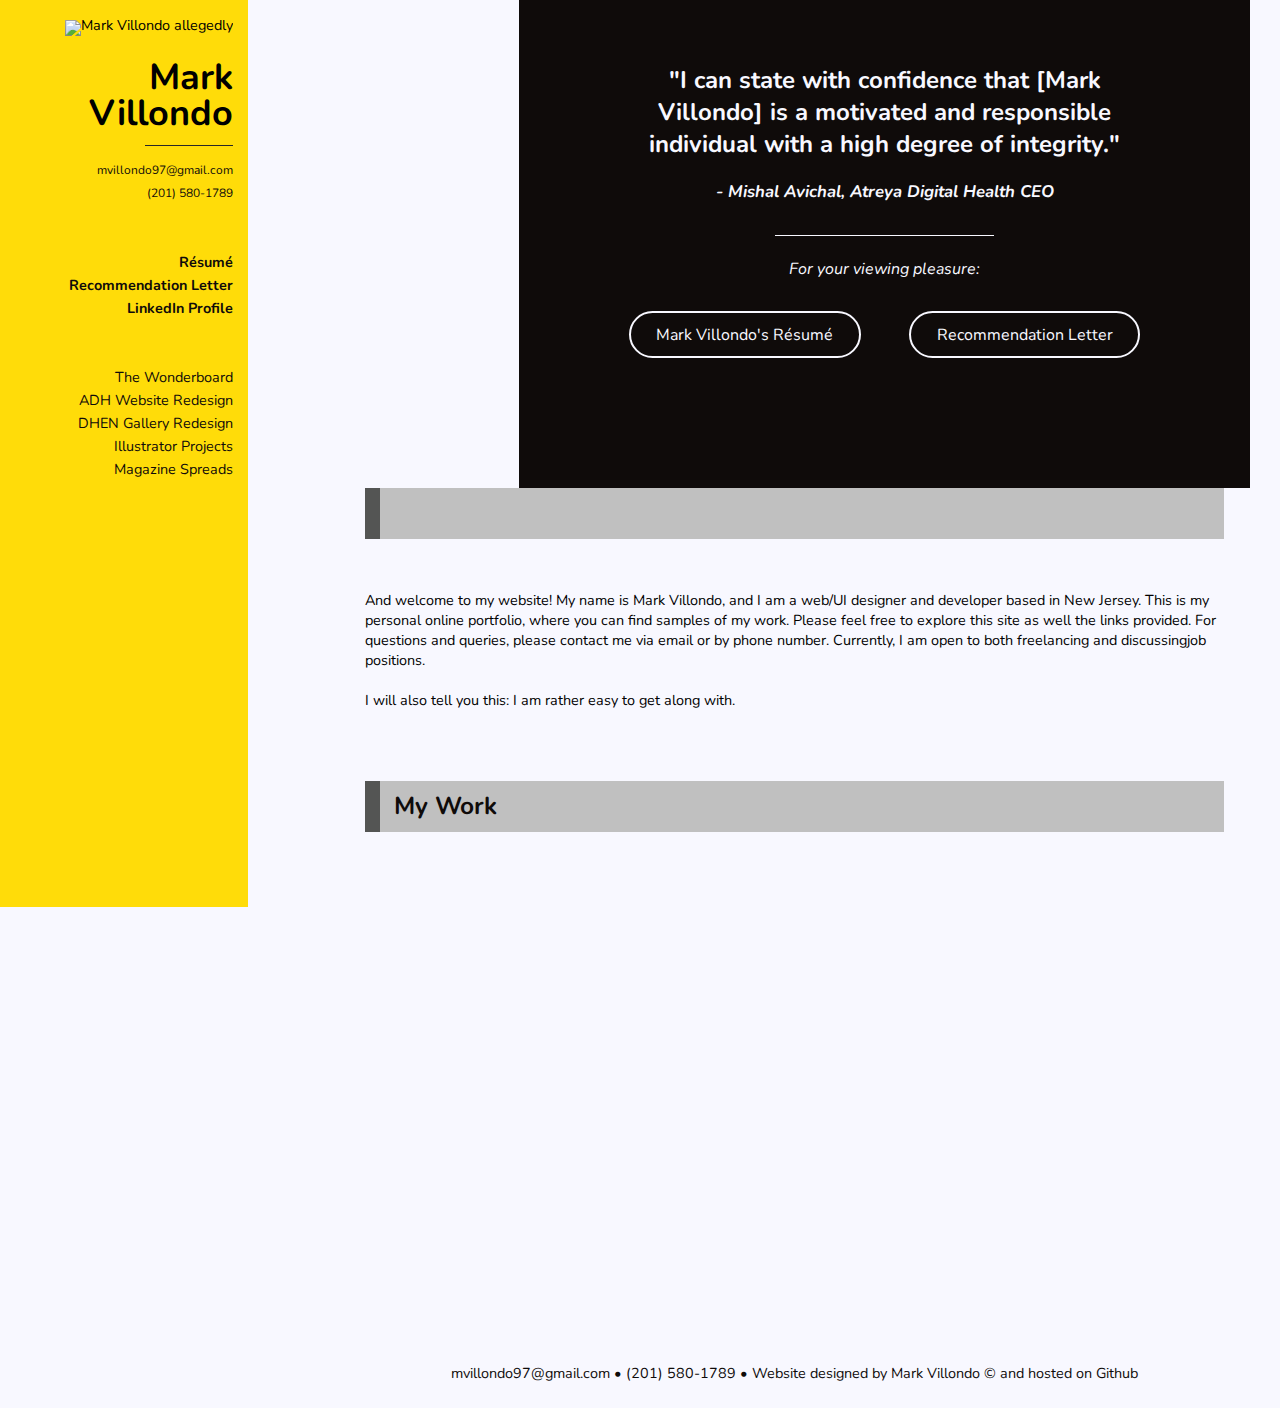
==== adh-web-redesign.html @ c58df4a7 "big update" ====
<!DOCTYPE html>
<html>
<head>

<title>Mark Villondo - Online Portfolio and Resume</title>

<link rel="stylesheet" href="styles.css">

</head>

<body>

<div class="pageWidths">

<nav>

<section class="myInfo">
  
  <img alt="Mark Villondo allegedly" src="https://nitter.net/pic/media%2FFOiIETLVUAAt-jE.jpg">
  
    
  <h1>Mark <br>Villondo</h1>

  <div class="divider"></div>


<div id="extLinks">
  <div id="contact">
    <a href="mailto:mvillondo97@gmail.com">mvillondo97@gmail.com</a><br><br>
  <a href="tel:201-580-1789">(201) 580-1789</a><br><br><br><br><br><br>
</div>
<b>

  <a href="https://drive.google.com/file/d/1VIPavFU67xl10mN2MoAvpMtvszKz5f9O/view?usp=sharing"> Résumé </a><br><br>
  <a href="https://drive.google.com/file/d/17JSM0pamTZ5QVpIZZM4MIgTOz5iPbV8E/view?usp=sharing"> Recommendation Letter </a><br><br>
  <a href="https://www.linkedin.com/in/mark-villondo/"> LinkedIn Profile </a><br><br><br><br><br><br></b>


  <a href="wonderboard.html"> The Wonderboard </a><br><br>
  <a href="adh-web-redesign.html"> ADH Website Redesign </a><br><br>
  <a href="dhengalleryredesign.html"> DHEN Gallery Redesign </a><br><br>
  <a href="illustratorprojects.html"> Illustrator Projects </a><br><br>
  <a href="magazinespreads.html"> Magazine Spreads </a><br><br>

</div>
  
</section>
  
  </nav>

  
<section class="content">
  
  
  <div class="introduction">
    
    <h1>"I can state with confidence that [Mark Villondo] is a motivated and 
      responsible individual with a high degree of integrity."
    <div><i>- Mishal Avichal, Atreya Digital Health CEO</i></div></h1><br><br>

    <div class="divider"></div>

<div class="buttonSection">

<p><i>For your viewing pleasure:</i></p>

<div id="b1">Mark Villondo's Résumé</div>
<div id="b2">Recommendation Letter</div>
</div><br>

    </div>
<h1 class="header" ><p id="hello"> &nbsp; Hello! - 안녕하세요! - ¡Hola! - Bonjour! - 你好！ - Kamusta! - こんにちは！ - Hej! - Ciao! - नमस्ते! - Привіт! - مرحبًا-  ! שלום!</p></h1><br>
    <p id="welcome">And welcome to my website! My name is Mark Villondo, and I am a web/UI designer and developer based in New Jersey. This is my personal online portfolio, 
      where you can find samples of my work. Please feel free to explore this site as well the links provided. For questions and queries, please contact me via email or by
    phone number. Currently, I am open to both freelancing and discussingjob positions.<br><br>I will also tell you this: I am rather easy to get along with.</p><br><br>



<h1 class="header"> &nbsp; My Work</h1><br>
  
<section class="gallery">
  <div class="workSamples">
   <a href="wonderboard.html" class="cover" id="first"> <div ><div class="title">The Wonderboard</div></div></a>
   <a href="adh-web-redesign.html" class="cover" id="second"><div><div class="title">Atreya Digital Health Redesign</div></div></a>
    <a href="dhengalleryredesign.html" class="cover" id="third"><div><div class="title">DHEN Gallery Redesign</div></div></a>
      <a href="illustratorprojects.html" class="cover" id="fourth"><div><div class="title">Illustrator Work</div></div></a>
        <a href="magazinespreads.html" class="cover" id="fifth"><div><div class="title">Magazine Spreads</div></div></a>
          <a href="" class="cover" id="sixth"><div><div class="title">Wonderboard</div></div></a>
  </div>
  </section>


  
  <footer> 

    <a href="mailto:mvillondo97@gmail.com">mvillondo97@gmail.com</a> &#8226;
    <a href="tel:201-580-1789">(201) 580-1789</a>  &#8226; 
    <p>Website designed by Mark Villondo &#169; and hosted on Github</p>
    
    </footer>
</section>
</body>
</html>
---- styles.css ----
@import url('https://fonts.googleapis.com/css2?family=Nunito&display=swap');
@import url('https://fonts.googleapis.com/css2?family=Nunito:ital,wght@1,500&display=swap');

html {scroll-behavior: smooth}

body {background-color: #f8f8ff; font-family: 'Nunito', sans-serif; font-size: 90%; overflow-x: hidden;}

.pageWidths {width: 100%; margin-left: -10px; margin-top: -10px}

.content {height: auto; width: 68%; float: right; box-sizing: border-box; 
    min-width: 400px; margin-right: 3%;}

.introduction {width: 85%; background-color: #0f0b0a; height: 490px; float: right; margin-right: -3%; font-size: smaller;}
.introduction h1 {width: 70%; margin: auto; color:#f8f8ff; 
    box-sizing: border-box; padding-top: 9%; text-align: center;}
.introduction h1 div {font-size: 70%; margin-top: 4%;}

.buttonSection {margin: auto; width: 70%; padding: 0% 1%; margin-top: 3%; font-size: medium;}
.buttonSection  > div {color:#f8f8ff; border: #f8f8ff 2px solid; box-sizing: border-box; padding: 2% 5%; 
border-radius: 40px;}
.buttonSection  > div:hover {background-color:#f8f8ff; color: #0f0b0a; border: #f8f8ff 2px solid;
    transition: 100ms ease-in-out; font-size: 105%; padding: 2.1% 5.01%;}
    #b1{float: left;}
    #b2 {float: right}

    #b1, #b2 {margin-top: 3%;}

    .buttonSection p {color: #f8f8ff; text-align: center;}

nav {height: 101%; width: 19%; float: left; position: fixed; text-align: right; min-width: 250px; 
    background-color: #ffdc09}

.myInfo {height: auto; width: 100%; float: left; box-sizing: border-box; line-height: 80%; padding: 6%;}
.myInfo h1 {font-size: 250%; margin-bottom: 6%; line-height: 100%;}
.myInfo img {width: 90%; min-width: 150px; margin-top: 3%;}
.myInfo a {text-decoration: none; color:  #0f0b0a; border-radius: 60px}
.myInfo a:hover {color: #f8f8ff; background-color: #0f0b0a; transition: 100ms ease-in-out; 
    font-size: 102%; padding: 1% 3%;}

.myInfo .divider {border-top: #262726 solid 1px; width: 40%; float: right}
#extLinks {margin-top: 15%}
#contact {font-size: smaller;}

    .header {text-align: left; font-size: 170%; width: 100%; background-color: #C0C0C0; 
        border-left: 15px #545554 solid; padding: 1% 0%; overflow: hidden; 
        box-sizing: border-box; color: #0f0b0a}

        .introduction .divider {border-top: #f8f8ff solid 1px; width: 30%; margin: auto; margin-bottom: 2%;}

#hello {transform: translateX(100%); animation: my-animation 25s linear infinite; height: auto; margin: auto; white-space: nowrap} 
  @keyframes my-animation {
    from {
      transform: translateX(100%);
    }
    to {
      transform: translateX(-100%);
    }}

.caseStudyTitle {text-align: center; background-color: red;}

.paragraphs {margin: 2% auto; margin-right: 0;width: 75%; text-align: justify}

.list {width: 80%; margin: auto;}

.workSamples { margin: auto ;width: 100%; height:300px; display: grid; gap: 1% .5%; grid: 50% / auto auto auto;}

.title {background-color: rgb(0, 0, 0, 0.5); color: #f8f8ff; width: 100%; height: 100%; text-align: center; opacity: 0; 
    transition: ease-in-out 100ms; font-size: 120%; box-sizing: border-box; padding: 1%}
.cover {text-decoration:  none}
    .cover:hover .title {opacity: 1}

#first {background: url("wonderboard_mockup2.png") center no-repeat; background-size: 100% auto}

#second{background: url("ADHRedesignMockup2.png") center no-repeat; background-size: 100% auto}

#third {background: url("DHENGallerywebsitebannerBuddha-ver .png") right no-repeat; background-size: auto 100%}

#fourth {background: url("WatchProjectFinalDraft.png") center no-repeat; background-size: 100% auto}

#fifth {background: url("mockup1.png") center no-repeat; background-size: 100% auto}

#sixth {background: url("https://nitter.net/pic/media%2FFOiIETLVUAAt-jE.jpg") center no-repeat; background-size: 100% auto}

footer {width: 100%; padding: 1%; height: auto; box-sizing: border-box; margin-top: 20%; text-align: center; color: #0f0b0a;}
footer a {text-decoration: none; display: inline-block; color: #0f0b0a} 
footer p {display: inline-block}
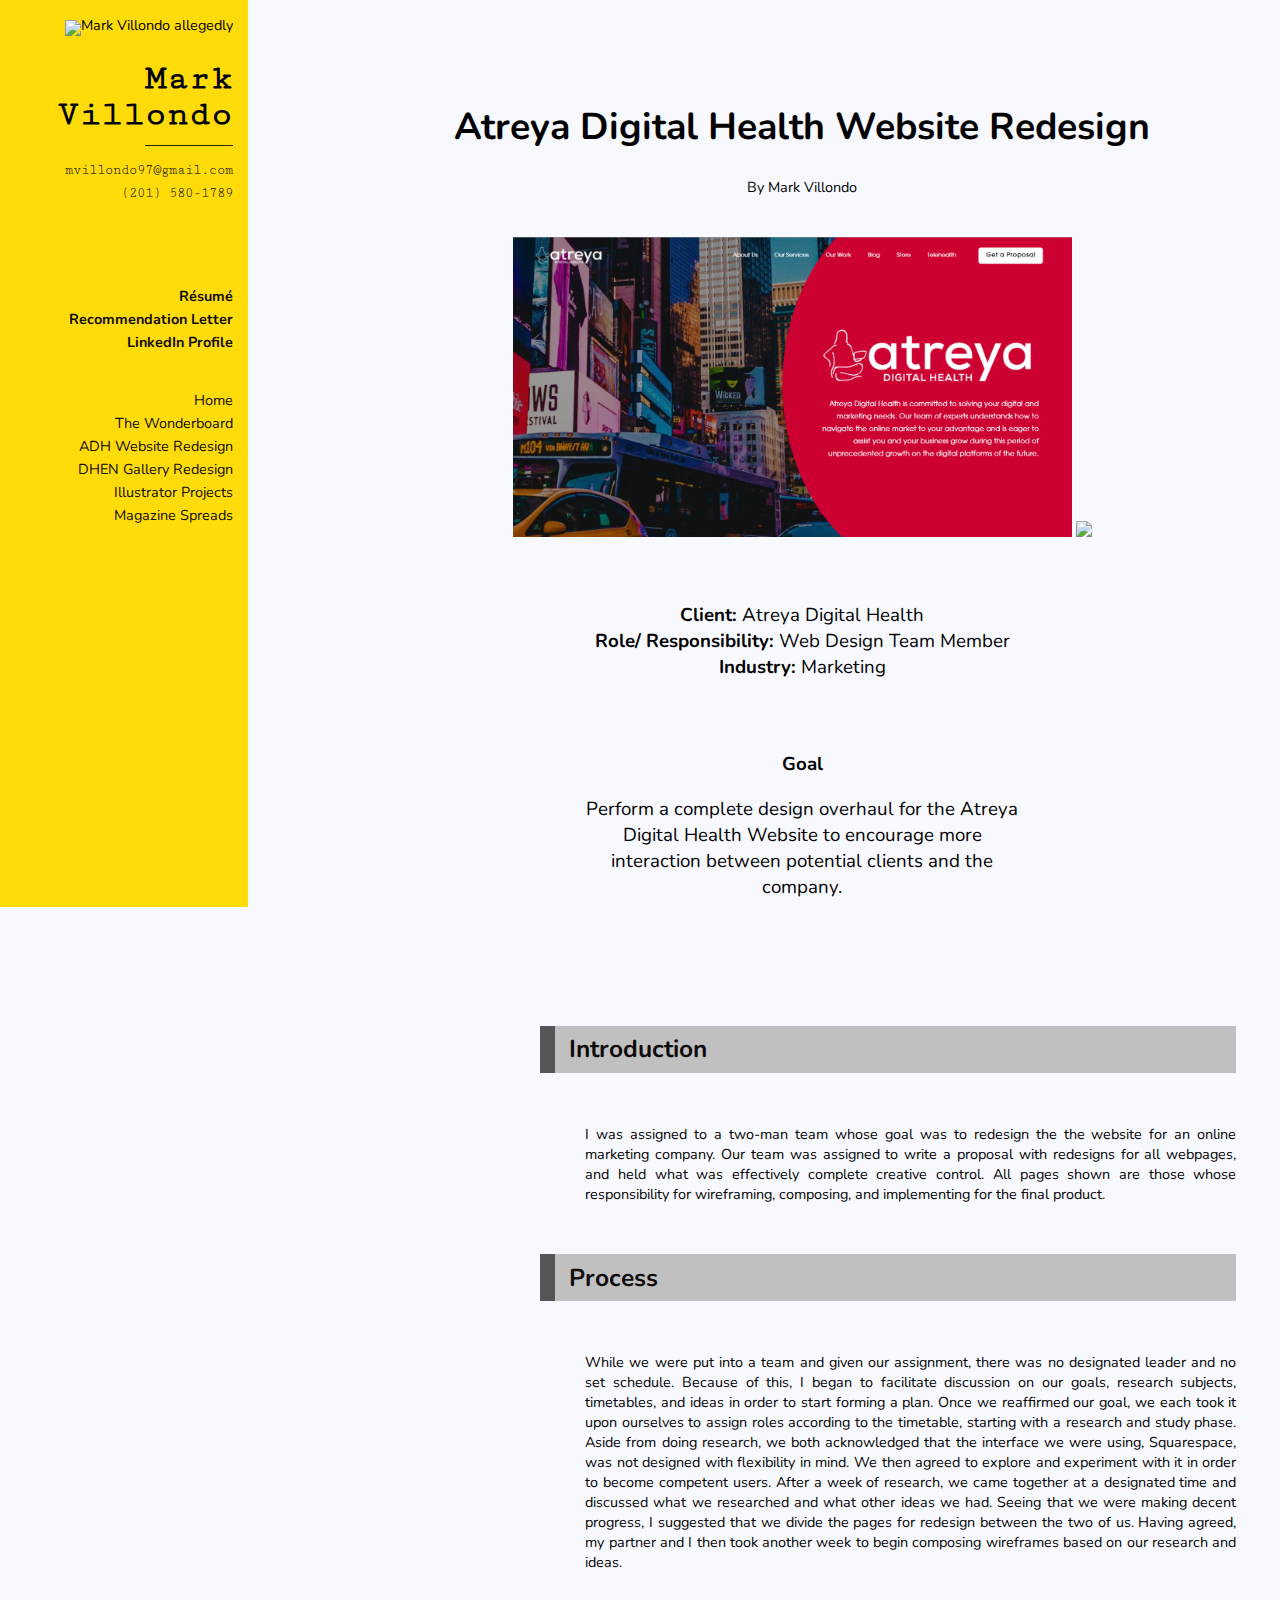
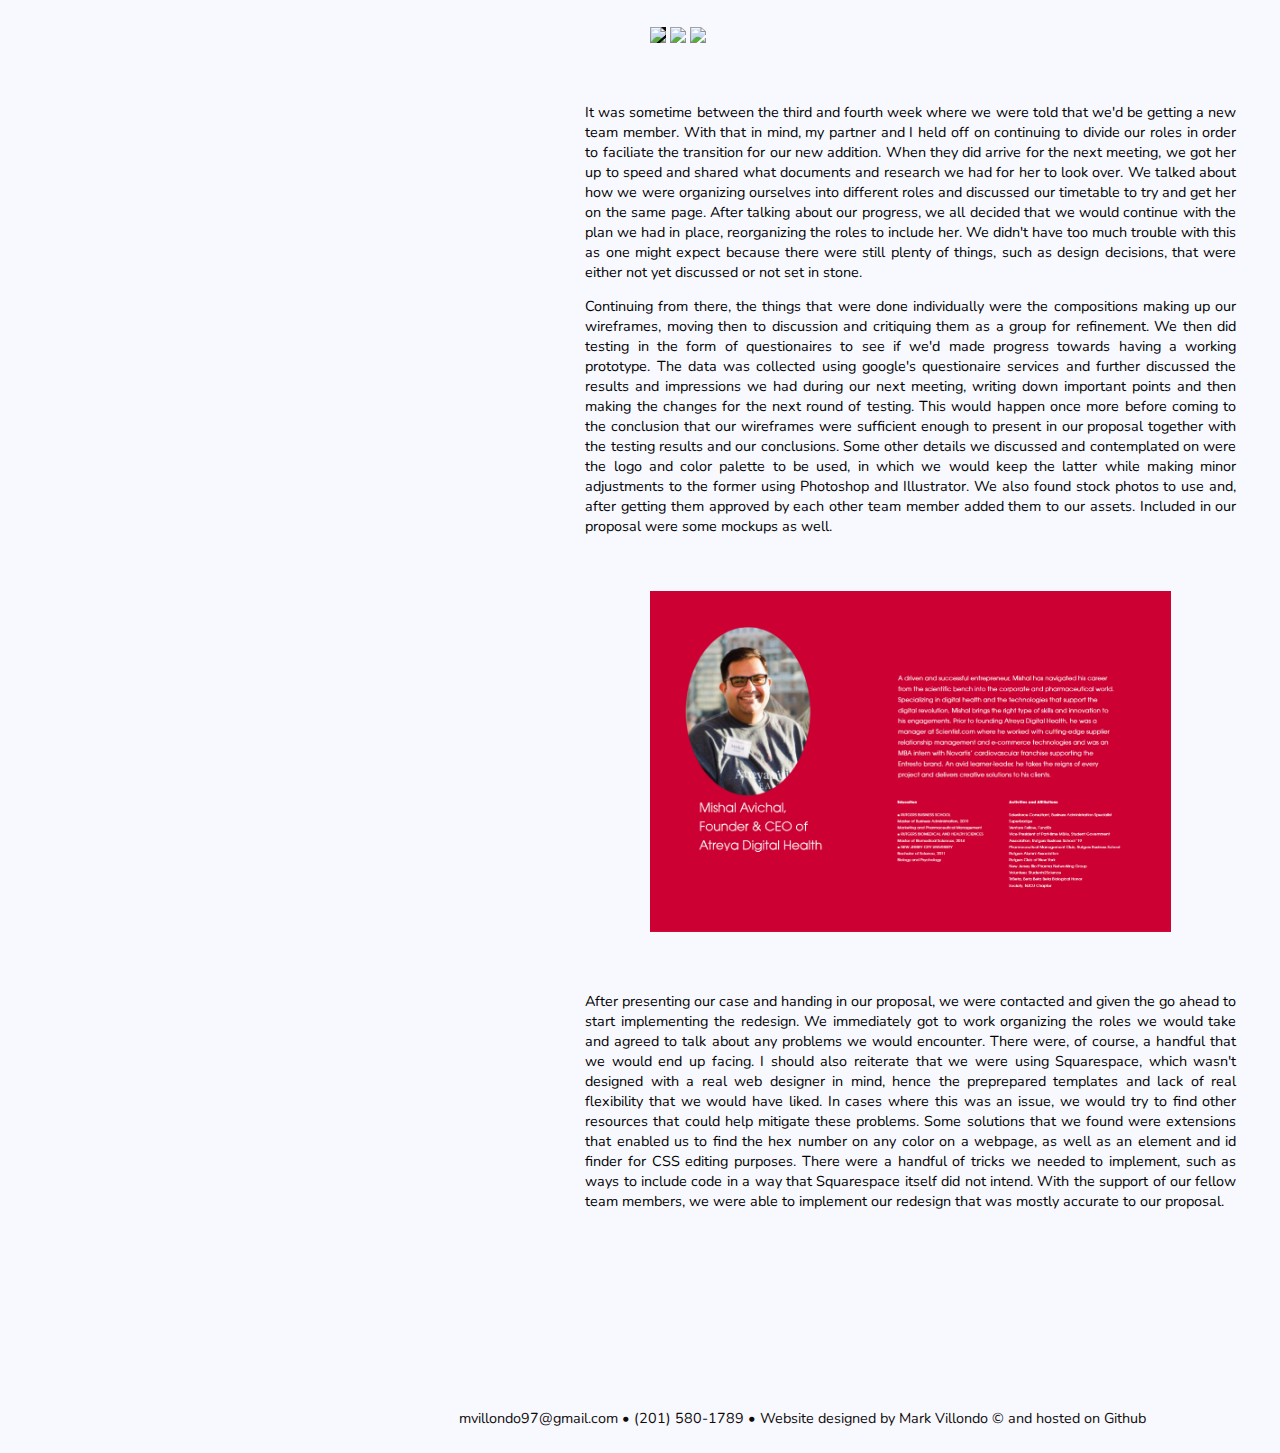
==== commit 2f2eee26: "buncha changes" ====
--- a/adh-web-redesign.html
+++ b/adh-web-redesign.html
@@ -2,7 +2,7 @@
 <html>
 <head>
 
-<title>Mark Villondo - Online Portfolio and Resume</title>
+<title>Mark Villondo | Atreya Digital Health Web Redesign</title>
 
 <link rel="stylesheet" href="styles.css">
 
@@ -16,7 +16,7 @@
 
 <section class="myInfo">
   
-  <img alt="Mark Villondo allegedly" src="https://nitter.net/pic/media%2FFOiIETLVUAAt-jE.jpg">
+  <img alt="Mark Villondo allegedly" src="website-pic.png">
   
     
   <h1>Mark <br>Villondo</h1>
@@ -24,25 +24,26 @@
   <div class="divider"></div>
 
 
-<div id="extLinks">
-  <div id="contact">
-    <a href="mailto:mvillondo97@gmail.com">mvillondo97@gmail.com</a><br><br>
-  <a href="tel:201-580-1789">(201) 580-1789</a><br><br><br><br><br><br>
-</div>
-<b>
-
-  <a href="https://drive.google.com/file/d/1VIPavFU67xl10mN2MoAvpMtvszKz5f9O/view?usp=sharing"> Résumé </a><br><br>
-  <a href="https://drive.google.com/file/d/17JSM0pamTZ5QVpIZZM4MIgTOz5iPbV8E/view?usp=sharing"> Recommendation Letter </a><br><br>
-  <a href="https://www.linkedin.com/in/mark-villondo/"> LinkedIn Profile </a><br><br><br><br><br><br></b>
-
-
-  <a href="wonderboard.html"> The Wonderboard </a><br><br>
-  <a href="adh-web-redesign.html"> ADH Website Redesign </a><br><br>
-  <a href="dhengalleryredesign.html"> DHEN Gallery Redesign </a><br><br>
-  <a href="illustratorprojects.html"> Illustrator Projects </a><br><br>
-  <a href="magazinespreads.html"> Magazine Spreads </a><br><br>
-
-</div>
+  <div id="extLinks">
+    <div id="contact">
+      <a href="mailto:mvillondo97@gmail.com">mvillondo97@gmail.com</a><br><br>
+    <a href="tel:201-580-1789">(201) 580-1789</a><br><br><br><br><br><br><br><br><br>
+  </div>
+  <b>
+  
+    <a href="Mark Villondo - Resume.pdf" target="_blank"> Résumé </a><br><br>
+    <a href="Letter of Recommendation for Mark Villondo.pdf" target="_blank"> Recommendation Letter </a><br><br>
+    <a href="https://www.linkedin.com/in/mark-villondo/" target="_blank"> LinkedIn Profile </a><br><br><br><br><br></b>
+  
+  
+    <a href="index.html">Home</a><br><br>
+    <a href="wonderboard.html"> The Wonderboard </a><br><br>
+    <a href="adh-web-redesign.html"> ADH Website Redesign </a><br><br>
+    <a href="dhengalleryredesign.html"> DHEN Gallery Redesign </a><br><br>
+    <a href="illustratorprojects.html"> Illustrator Projects </a><br><br>
+    <a href="magazinespreads.html"> Magazine Spreads </a><br><br>
+  
+  </div>
   
 </section>
   
@@ -50,47 +51,67 @@
 
   
 <section class="content">
-  
-  
-  <div class="introduction">
+
+    <section class="caseStudyTitle">
+
+        <h1>Atreya Digital Health Website Redesign</h1> 
+        <p>By Mark Villondo</p>
+
+        <div class="adhIntroImgs">
+
+          <img src="/adh/p1.png">
+          <img src="/adh/Page Edit.png">
+          
+
+        </div><br>
+
+        <div class="caseStudyDetails">
+      
+          <div class="introDetails">
+            <b>Client:</b> Atreya Digital Health<br>
+            <b>Role/ Responsibility:</b> Web Design Team Member<br>
+            <b>Industry:</b> Marketing</p>
+      <br><br>
+      
+            <div class="caseStudyGoal"><b>Goal</b> <p>Perform a complete design overhaul for the Atreya Digital Health Website to encourage more interaction between potential clients and the company.</p></div>
+      
+              </div>
+
+            <div id="spacer"></div>
+
+    </section>
+
     
-    <h1>"I can state with confidence that [Mark Villondo] is a motivated and 
-      responsible individual with a high degree of integrity."
-    <div><i>- Mishal Avichal, Atreya Digital Health CEO</i></div></h1><br><br>
+    <div class="paragraphs">
+    
+<h1 class="header"> &nbsp; Introduction</h1><br>
 
-    <div class="divider"></div>
+<p>I was assigned to a two-man team whose goal was to redesign the the website for an online marketing company. Our team was assigned to write a proposal with redesigns for all webpages, and held what was effectively complete creative control. All pages shown are those whose responsibility for wireframing, composing, and implementing for the final product.</p><br>
 
-<div class="buttonSection">
+<h1 class="header"> &nbsp; Process</h1><br>
 
-<p><i>For your viewing pleasure:</i></p>
+<p>While we were put into a team and given our assignment, there was no designated leader and no set schedule. Because of this, I began to facilitate discussion on our goals, research subjects, timetables, and ideas in order to start forming a plan. Once we reaffirmed our goal, we each took it upon ourselves to assign roles according to the timetable, starting with a research and study phase.  Aside from doing research, we both acknowledged that the interface we were using, Squarespace, was not designed with flexibility in mind. We then agreed to explore and experiment with it in order to become competent users. After a week of research, we came together at a designated time and discussed what we researched and what other ideas we had. Seeing that we were making decent progress, I suggested that we divide the pages for redesign between the two of us. Having agreed, my partner and I then took another week to begin composing wireframes based on our research and ideas.</p><br><br>
 
-<div id="b1">Mark Villondo's Résumé</div>
-<div id="b2">Recommendation Letter</div>
-</div><br>
+<div class="adhimggallery">
 
-    </div>
-<h1 class="header" ><p id="hello"> &nbsp; Hello! - 안녕하세요! - ¡Hola! - Bonjour! - 你好！ - Kamusta! - こんにちは！ - Hej! - Ciao! - नमस्ते! - Привіт! - مرحبًا-  ! שלום!</p></h1><br>
-    <p id="welcome">And welcome to my website! My name is Mark Villondo, and I am a web/UI designer and developer based in New Jersey. This is my personal online portfolio, 
-      where you can find samples of my work. Please feel free to explore this site as well the links provided. For questions and queries, please contact me via email or by
-    phone number. Currently, I am open to both freelancing and discussingjob positions.<br><br>I will also tell you this: I am rather easy to get along with.</p><br><br>
+  <img id="wBackground" src="adh/l3e.png">
+  <img src="adh/l1e.jpg">
+  <img src="adh/l2e.jpg">
+
+</div><br><br>
 
 
+  <p>It was sometime between the third and fourth week where we were told that we'd be getting a new team member. With that in mind, my partner and I held off on continuing to divide our roles in order to faciliate the transition for our new addition. When they did arrive for the next meeting, we got her up to speed and shared what documents and research we had for her to look over. We talked about how we were organizing ourselves into different roles and discussed our timetable to try and get her on the same page. After talking about our progress, we all decided that we would continue with the plan we had in place, reorganizing the roles to include her. We didn't have too much trouble with this as one might expect because there were still plenty of things, such as design decisions, that were either not yet discussed or not set in stone.</p>
+  <p>Continuing from there, the things that were done individually were the compositions making up our wireframes, moving then to discussion and critiquing them as a group for refinement. We then did testing in the form of questionaires to see if we'd made progress towards having a working prototype. The data was collected using google's questionaire services and further discussed the results and impressions we had during our next meeting, writing down important points and then making the changes for the next round of testing. This would happen once more before coming to the conclusion that our wireframes were sufficient enough to present in our proposal together with the testing results and our conclusions.
+  Some other details we discussed and contemplated on were the logo and color palette to be used, in which we would keep the latter while making minor adjustments to the former using Photoshop and Illustrator. We also found stock photos to use and, after getting them approved by each other team member added them to our assets. Included in our proposal were some mockups as well.</p><br><br>
 
-<h1 class="header"> &nbsp; My Work</h1><br>
-  
-<section class="gallery">
-  <div class="workSamples">
-   <a href="wonderboard.html" class="cover" id="first"> <div ><div class="title">The Wonderboard</div></div></a>
-   <a href="adh-web-redesign.html" class="cover" id="second"><div><div class="title">Atreya Digital Health Redesign</div></div></a>
-    <a href="dhengalleryredesign.html" class="cover" id="third"><div><div class="title">DHEN Gallery Redesign</div></div></a>
-      <a href="illustratorprojects.html" class="cover" id="fourth"><div><div class="title">Illustrator Work</div></div></a>
-        <a href="magazinespreads.html" class="cover" id="fifth"><div><div class="title">Magazine Spreads</div></div></a>
-          <a href="" class="cover" id="sixth"><div><div class="title">Wonderboard</div></div></a>
-  </div>
-  </section>
+  <div id="mishalfacecontainer">
+<img id="mishalface" src="adh/mishaledit.png">
+  </div><br><br>
+  <p>After presenting our case and handing in our proposal, we were contacted and given the go ahead to start implementing the redesign. We immediately got to work organizing the roles we would take and agreed to talk about any problems we would encounter. There were, of course, a handful that we would end up facing. I should also reiterate that we were using Squarespace, which wasn't designed with a real web designer in mind, hence the preprepared templates and lack of real flexibility that we would have liked. In cases where this was an issue, we would try to find other resources that could help mitigate these problems. Some solutions that we found were extensions that enabled us to find the hex number on any color on a webpage, as well as an element and id finder for CSS editing purposes. There were a handful of tricks we needed to implement, such as ways to include code in a way that Squarespace itself did not intend. With the support of our fellow team members, we were able to implement our redesign that was mostly accurate to our proposal.</p>
 
+</div>
 
-  
   <footer> 
 
     <a href="mailto:mvillondo97@gmail.com">mvillondo97@gmail.com</a> &#8226;
--- a/styles.css
+++ b/styles.css
@@ -1,25 +1,32 @@
 @import url('https://fonts.googleapis.com/css2?family=Nunito&display=swap');
 @import url('https://fonts.googleapis.com/css2?family=Nunito:ital,wght@1,500&display=swap');
+@import url('https://fonts.googleapis.com/css2?family=Cutive+Mono&display=swap');
 
 html {scroll-behavior: smooth}
 
 body {background-color: #f8f8ff; font-family: 'Nunito', sans-serif; font-size: 90%; overflow-x: hidden;}
 
-.pageWidths {width: 100%; margin-left: -10px; margin-top: -10px}
+.pageWidths {width: 101%; margin-left: -10px; margin-top: -10px}
 
 .content {height: auto; width: 68%; float: right; box-sizing: border-box; 
-    min-width: 400px; margin-right: 3%;}
+    min-width: 400px; margin-right: 3%; box-sizing: border-box;}
 
-.introduction {width: 85%; background-color: #0f0b0a; height: 490px; float: right; margin-right: -3%; font-size: smaller;}
+.introduction {width: 80.6%; ; height: 400px; float: right; font-size: smaller; margin-bottom: 50px; background-image: linear-gradient(rgba(0, 0, 0, 0.0), rgba(0, 0, 0, 0.1)),
+    url("https://images.unsplash.com/photo-1535222830855-fd60aca7e065?ixlib=rb-1.2.1&ixid=MnwxMjA3fDB8MHxwaG90by1wYWdlfHx8fGVufDB8fHx8&auto=format&fit=crop&w=1170&q=80"); 
+    background-size: 100% 100%;
+
+text-shadow: #0f0b0a 0px 0px 20px}
+
+/* https://unsplash.com/photos/5US9_Gep0qY homepage background by Bonnie Kittle*/
+
 .introduction h1 {width: 70%; margin: auto; color:#f8f8ff; 
-    box-sizing: border-box; padding-top: 9%; text-align: center;}
-.introduction h1 div {font-size: 70%; margin-top: 4%;}
+    box-sizing: border-box; padding-top: 9%; text-align: center; }
+.introduction h1 div {font-size: 70%; margin-top: 4%; text-shadow: #0f0b0a 0px 0px 10px}
 
-.buttonSection {margin: auto; width: 70%; padding: 0% 1%; margin-top: 3%; font-size: medium;}
-.buttonSection  > div {color:#f8f8ff; border: #f8f8ff 2px solid; box-sizing: border-box; padding: 2% 5%; 
-border-radius: 40px;}
-.buttonSection  > div:hover {background-color:#f8f8ff; color: #0f0b0a; border: #f8f8ff 2px solid;
-    transition: 100ms ease-in-out; font-size: 105%; padding: 2.1% 5.01%;}
+.buttonSection {margin: auto; width: 70%; padding: 0% 1%; margin-top: 1%; font-size: medium }
+.buttonSection  > a {color:#f8f8ff; border: #f8f8ff 2px solid; box-sizing: border-box; padding: 2% 5%; 
+border-radius: 40px; background-color: rgba(15, 11, 10, 0.5) ; text-decoration: none;}
+.buttonSection  > a:hover {background-color:#f8f8ff; color: #0f0b0a; border: #f8f8ff 2px solid}
     #b1{float: left;}
     #b2 {float: right}
 
@@ -27,23 +34,27 @@
 
     .buttonSection p {color: #f8f8ff; text-align: center;}
 
+
+    .blackLink {text-decoration: none; color:#f8f8ff; border: #0f0b0a 2px solid; padding: 2% 5%; 
+        border-radius: 40px; background-color: #0f0b0a; width: auto; display: block; text-align: center; width: 200px; margin: auto;}
+    .blackLink:hover {background-color:#f8f8ff; color: #0f0b0a; border: #0f0b0a 2px solid;}
+
 nav {height: 101%; width: 19%; float: left; position: fixed; text-align: right; min-width: 250px; 
     background-color: #ffdc09}
 
 .myInfo {height: auto; width: 100%; float: left; box-sizing: border-box; line-height: 80%; padding: 6%;}
-.myInfo h1 {font-size: 250%; margin-bottom: 6%; line-height: 100%;}
-.myInfo img {width: 90%; min-width: 150px; margin-top: 3%;}
+.myInfo h1 {font-size: 250%; margin-bottom: 6%; line-height: 100%; font-family: 'Cutive Mono', monospace;}
+.myInfo img {width: 100%; min-width: 150px; margin-top:3%;}
 .myInfo a {text-decoration: none; color:  #0f0b0a; border-radius: 60px}
-.myInfo a:hover {color: #f8f8ff; background-color: #0f0b0a; transition: 100ms ease-in-out; 
-    font-size: 102%; padding: 1% 3%;}
+.myInfo a:hover {color: #f8f8ff; background-color: #0f0b0a; font-size: 102%; padding: 1% 3%;}
 
 .myInfo .divider {border-top: #262726 solid 1px; width: 40%; float: right}
 #extLinks {margin-top: 15%}
-#contact {font-size: smaller;}
+#contact {font-family: 'Cutive Mono', monospace;}
 
-    .header {text-align: left; font-size: 170%; width: 100%; background-color: #C0C0C0; 
+    .header {text-align: left; font-size: 170%; width: 107%; background-color: #C0C0C0; 
         border-left: 15px #545554 solid; padding: 1% 0%; overflow: hidden; 
-        box-sizing: border-box; color: #0f0b0a}
+        box-sizing: border-box; color: #0f0b0a;margin-left: -7%;}
 
         .introduction .divider {border-top: #f8f8ff solid 1px; width: 30%; margin: auto; margin-bottom: 2%;}
 
@@ -56,31 +67,81 @@
       transform: translateX(-100%);
     }}
 
-.caseStudyTitle {text-align: center; background-color: red;}
+.caseStudyTitle {text-align: center; width: 100%; padding-top: 9%;}
+.caseStudyTitle h1 {font-size: 260%;}
+.caseStudyTitle .subheader {font-size: 120%; margin-top: -30px;}
 
-.paragraphs {margin: 2% auto; margin-right: 0;width: 75%; text-align: justify}
+.frontparagraphs {width: 90%; margin: auto;}
+.paragraphs {margin: 2% auto; margin-right: 0; width: 75%; text-align: justify;}
+
 
 .list {width: 80%; margin: auto;}
 
-.workSamples { margin: auto ;width: 100%; height:300px; display: grid; gap: 1% .5%; grid: 50% / auto auto auto;}
+#introImgs {width: 100%; margin:auto; margin-top: 40px;}
+#introImgs img {display: inline; height: 185px; width: 23%;}
+.hr1 {width:40%; margin-top: 20px;}
 
-.title {background-color: rgb(0, 0, 0, 0.5); color: #f8f8ff; width: 100%; height: 100%; text-align: center; opacity: 0; 
+.dhenimg2 {height: auto; width: 90%; display: block; margin: auto; margin-top: 40px;}
+
+.adhIntroImgs {height: auto; width: 100%; margin: auto; margin-top: 40px;}
+.adhIntroImgs  img {display: inline; height: 300px; width: auto;}
+.adhimggallery img {width: 32%; height: auto;}
+.adhimggallery {margin: auto; width: 80%;}
+.adhimggallery #wBackground {background: #0f0b0a;}
+#mishalfacecontainer {width: 80%; margin: auto;}
+#mishalface {width: 100%;}
+.projectsGallery {display: inline; width: 100%; height: auto;}
+.projectsGallery img {width: auto; height: 240px;}
+.IPgallerypics {width: auto; height: auto; display: flex;flex-direction:row-reverse;}
+
+
+.caseStudyDetails {margin-top: 40px}
+.caseStudyDetails .introDetails {font-size: 130%;}
+.caseStudyProblem, .caseStudySolution {width: 40%; text-align: justify; box-sizing: border-box;}
+.cst {text-align: center;}
+.caseStudyProblem {float: left;}
+.caseStudySolution {float: right;}
+.caseStudyGoal { margin: auto; width: 50%}
+#spacer {width: 100%; height: 90px}
+#spacer2 {width: 100%; height: 250px}
+
+.workSamples { margin: auto ;width: 100%; height: 330px; display: grid; gap: 1% .5%; grid: 50% / auto auto auto;}
+
+.title {background-color: rgb(0, 0, 0, 0.7); color: #f8f8ff; width: 100%; height: 100%; text-align: center; opacity: 0; 
     transition: ease-in-out 100ms; font-size: 120%; box-sizing: border-box; padding: 1%}
 .cover {text-decoration:  none}
     .cover:hover .title {opacity: 1}
 
-#first {background: url("wonderboard_mockup2.png") center no-repeat; background-size: 100% auto}
+    .workSamples #first {background: url("wonderboard_mockup1_3_45.png") center no-repeat; background-size: auto 100%}
 
-#second{background: url("ADHRedesignMockup2.png") center no-repeat; background-size: 100% auto}
+    .workSamples #second{background: url("atreyathumbnail.png") center no-repeat; background-size: 100% auto }
 
-#third {background: url("DHENGallerywebsitebannerBuddha-ver .png") right no-repeat; background-size: auto 100%}
+    .workSamples #third {background: url("DHEN\ Gallery\ Icons-04.png") right no-repeat; background-size: 100% auto}
 
-#fourth {background: url("WatchProjectFinalDraft.png") center no-repeat; background-size: 100% auto}
+    .workSamples #fourth {background: url("nautica_watch_thumbnail_5_30.png") center no-repeat; background-size: 100% auto}
 
-#fifth {background: url("mockup1.png") center no-repeat; background-size: 100% auto}
+    .workSamples #fifth {background: url("mockup1_5_5.png") center no-repeat; background-size: 100% auto}
 
-#sixth {background: url("https://nitter.net/pic/media%2FFOiIETLVUAAt-jE.jpg") center no-repeat; background-size: 100% auto}
+    .workSamples #sixth {background: #545554; color:#f8f8ff; text-align: center}
+    .workSamples #sixth  h1 {margin-top: 60px;}
+
+
+    .workGalleryWB { margin: auto;width: 100%; height: auto}
+
+
+
+.workGalleryWB img {height: auto; width: 360px}
+
+.dhenimggallery {width: 100%; box-sizing: border-box;}
+.dhenimggallery img {width: 100%;}
+.dhenlogo {margin: auto; width: 80%;}
+.dhenlogo img {height: auto; width: 30%;  display: inline;}
+
+#sticker {margin: auto; width: 50%; height: auto;}
+#stickervid { width: 50%; height: 350px}
+
 
 footer {width: 100%; padding: 1%; height: auto; box-sizing: border-box; margin-top: 20%; text-align: center; color: #0f0b0a;}
 footer a {text-decoration: none; display: inline-block; color: #0f0b0a} 
 footer p {display: inline-block}
+
